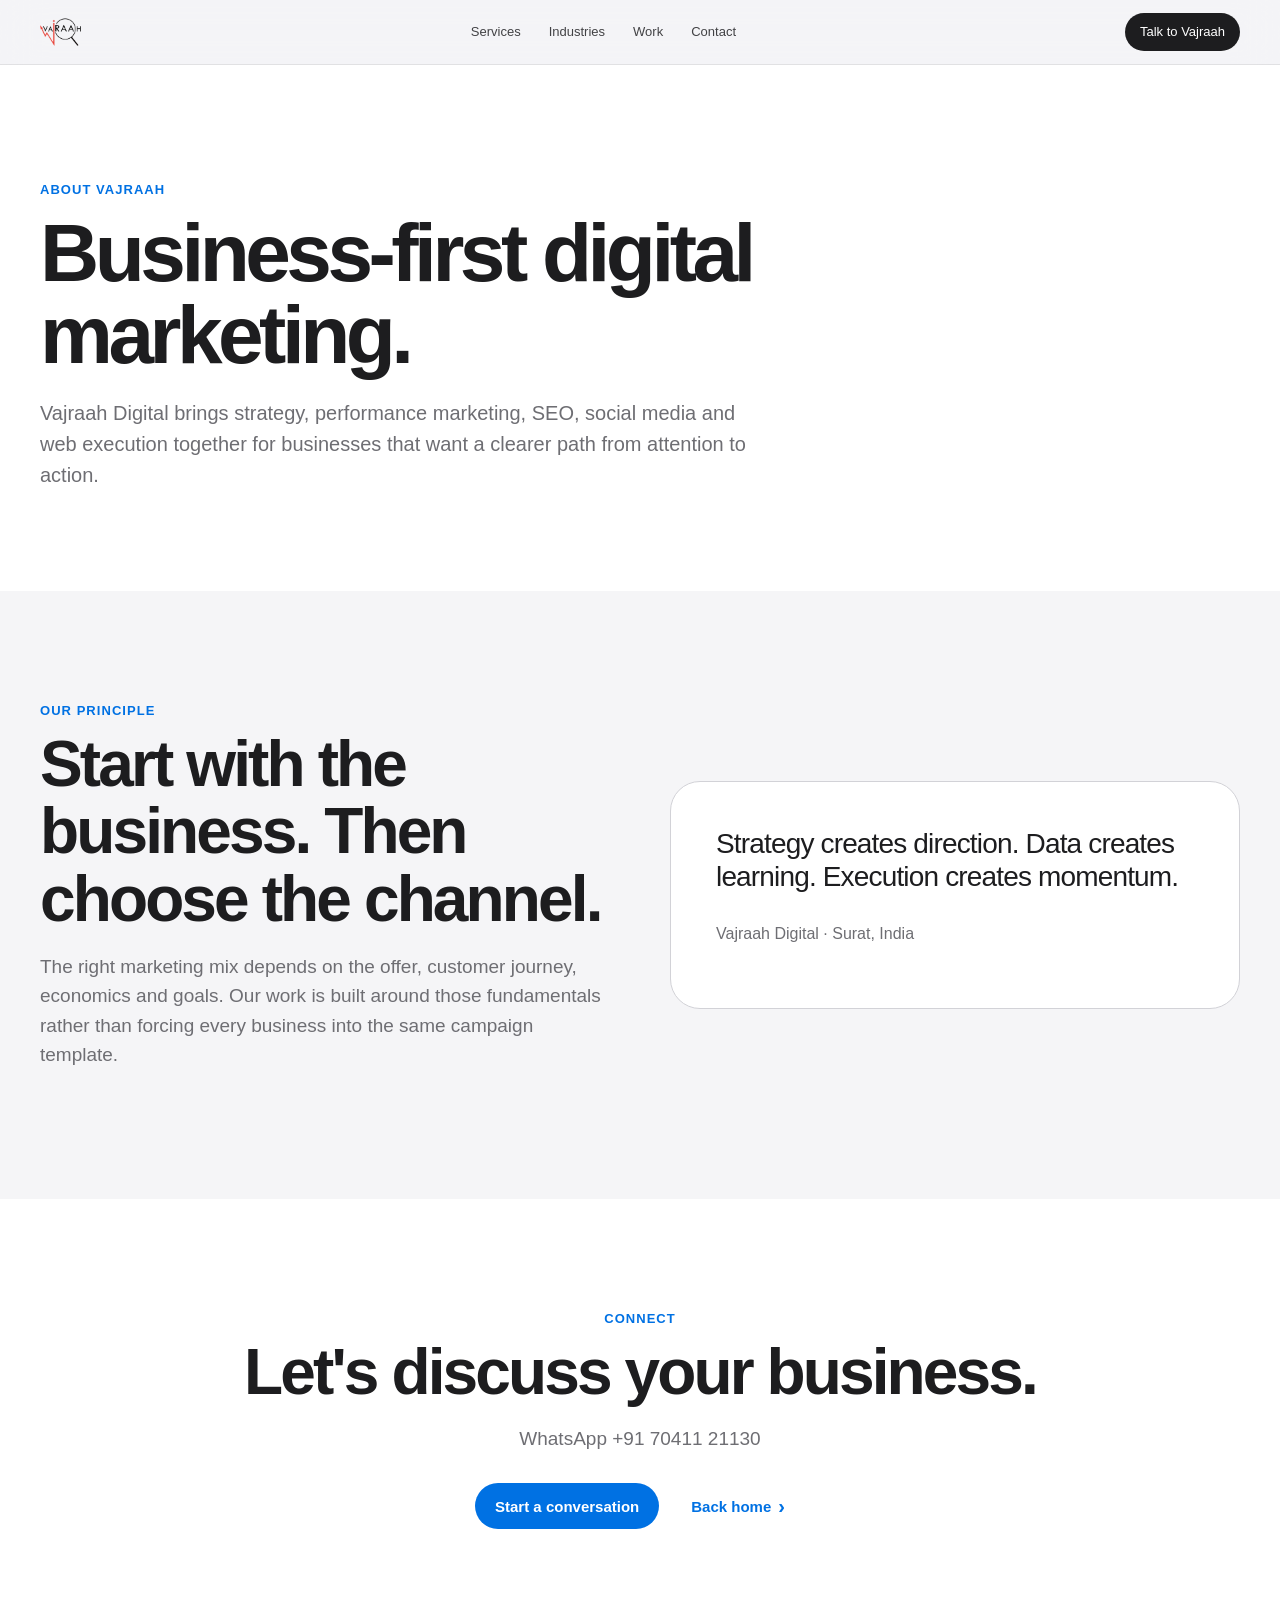
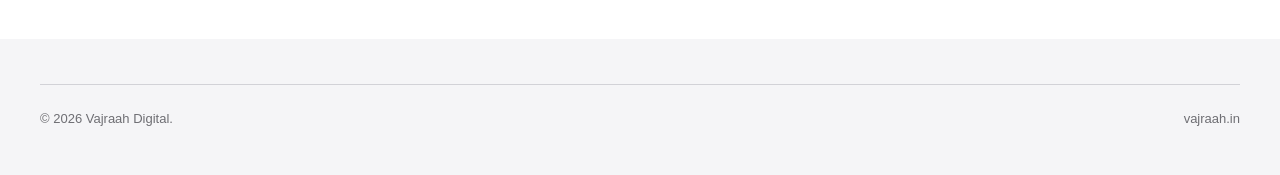
==== about.html @ 0a2e62d7 "Add Vajraah about page" ====
<!doctype html><html lang="en"><head><meta charset="utf-8"><meta name="viewport" content="width=device-width,initial-scale=1"><title>About Vajraah | Vajraah Digital</title><meta name="description" content="Learn about Vajraah Digital, a performance-focused digital marketing partner from Surat, India."><link rel="canonical" href="https://vajraah.in/"><link rel="stylesheet" href="../styles.css"><script defer src="../script.js"></script></head><body><header class="nav"><div class="wrap navin"><a class="brand" href="/"><img src="vajraah-logo.webp" alt="Vajraah Digital"></a><nav class="links"><a href="/#services">Services</a><a href="/#industries">Industries</a><a href="/#work">Work</a><a href="/#contact">Contact</a></nav><a class="navcta" href="https://wa.me/917041121130">Talk to Vajraah</a></div></header><main><section class="service-hero"><div class="wrap reveal"><div class="kicker">ABOUT VAJRAAH</div><h1>Business-first digital marketing.</h1><p>Vajraah Digital brings strategy, performance marketing, SEO, social media and web execution together for businesses that want a clearer path from attention to action.</p></div></section><section class="section"><div class="wrap about"><div class="reveal"><div class="kicker">OUR PRINCIPLE</div><h2>Start with the business. Then choose the channel.</h2><p class="lead">The right marketing mix depends on the offer, customer journey, economics and goals. Our work is built around those fundamentals rather than forcing every business into the same campaign template.</p></div><div class="about-card reveal"><div class="quote">Strategy creates direction. Data creates learning. Execution creates momentum.</div><p style="color:var(--muted);margin-top:28px">Vajraah Digital · Surat, India</p></div></div></section><section class="section alt"><div class="wrap center reveal"><div class="kicker">CONNECT</div><h2>Let's discuss your business.</h2><p class="lead">WhatsApp +91 70411 21130</p><div class="actions"><a class="btn primary" href="https://wa.me/917041121130">Start a conversation</a><a class="btn secondary" href="/">Back home</a></div></div></section></main><footer class="footer"><div class="wrap footerin"><div>© <span data-year></span> Vajraah Digital.</div><a href="/">vajraah.in</a></div></footer></body></html>
---- styles.css ----
:root{--bg:#f5f5f7;--surface:#fff;--ink:#1d1d1f;--muted:#6e6e73;--line:#d2d2d7;--blue:#0071e3;--blue2:#147ce5;--black:#000;--max:1200px;--radius:24px}
*{box-sizing:border-box}html{scroll-behavior:smooth}body{margin:0;background:var(--bg);color:var(--ink);font-family:-apple-system,BlinkMacSystemFont,"SF Pro Display","SF Pro Text","Segoe UI",Arial,sans-serif;-webkit-font-smoothing:antialiased;line-height:1.55}a{color:inherit;text-decoration:none}img{max-width:100%}.wrap{width:min(var(--max),calc(100% - 44px));margin:auto}.nav{position:sticky;top:0;z-index:50;background:rgba(245,245,247,.82);backdrop-filter:saturate(180%) blur(20px);border-bottom:1px solid rgba(0,0,0,.08)}.navin{height:64px;display:flex;align-items:center;justify-content:space-between}.brand img{height:31px;width:auto;display:block}.links{display:flex;align-items:center;gap:28px;font-size:13px;color:#424245}.links a:hover{color:var(--blue)}.navcta{background:var(--ink);color:#fff;padding:9px 15px;border-radius:980px;font-size:13px}.menu{display:none;border:0;background:none;font-size:25px}.hero{padding:128px 0 100px;text-align:center;background:linear-gradient(180deg,#fff 0%,#f5f5f7 100%);overflow:hidden}.eyebrow{font-size:14px;font-weight:600;color:var(--blue);letter-spacing:.02em}.hero h1{font-size:clamp(52px,8vw,92px);line-height:1.02;letter-spacing:-.055em;margin:16px auto 22px;max-width:1050px}.hero h1 span{display:block;background:linear-gradient(90deg,#111 0%,#555 45%,#0071e3 100%);-webkit-background-clip:text;background-clip:text;color:transparent}.hero p{font-size:21px;color:var(--muted);max-width:760px;margin:auto}.actions{display:flex;gap:12px;justify-content:center;flex-wrap:wrap;margin-top:30px}.btn{display:inline-flex;align-items:center;justify-content:center;min-height:46px;padding:0 20px;border-radius:980px;font-weight:600;font-size:15px;transition:transform .25s ease,background .25s ease}.btn:hover{transform:translateY(-2px)}.primary{background:var(--blue);color:#fff}.primary:hover{background:var(--blue2)}.secondary{color:var(--blue);background:transparent}.secondary:after{content:"›";margin-left:7px;font-size:20px}.section{padding:110px 0}.section.alt{background:#fff}.kicker{font-size:13px;font-weight:700;color:var(--blue);text-transform:uppercase;letter-spacing:.08em}.section h2{font-size:clamp(38px,5vw,64px);line-height:1.05;letter-spacing:-.045em;margin:10px 0 18px}.lead{color:var(--muted);font-size:19px;max-width:650px}.center{text-align:center}.center .lead{margin:auto}.service-grid{display:grid;grid-template-columns:repeat(3,1fr);gap:16px;margin-top:48px}.service{position:relative;display:flex;flex-direction:column;justify-content:space-between;min-height:310px;padding:30px;background:#fff;border:1px solid var(--line);border-radius:var(--radius);overflow:hidden;transition:transform .45s cubic-bezier(.2,.7,.2,1),box-shadow .45s}.service:before{content:"";position:absolute;inset:auto -20% -45% -20%;height:60%;background:radial-gradient(circle,#dcecff 0,transparent 65%);opacity:0;transition:.45s}.service:hover{transform:translateY(-8px);box-shadow:0 22px 60px rgba(0,0,0,.09)}.service:hover:before{opacity:1}.service>*{position:relative}.service-num{font-size:13px;color:#86868b}.service h3{font-size:29px;letter-spacing:-.025em;margin:55px 0 8px}.service p{color:var(--muted);margin:0}.arrow{margin-top:22px;color:var(--blue);font-weight:600}.pill-grid{display:grid;grid-template-columns:repeat(4,1fr);gap:12px;margin-top:40px}.pill{background:#fff;border:1px solid var(--line);padding:20px;border-radius:18px;font-weight:600}.metrics{display:grid;grid-template-columns:repeat(4,1fr);gap:1px;background:var(--line);border:1px solid var(--line);border-radius:24px;overflow:hidden;margin-top:45px}.metric{background:#fff;padding:34px}.metric strong{font-size:35px;letter-spacing:-.04em}.metric span{display:block;color:var(--muted);margin-top:5px}.process{display:grid;grid-template-columns:repeat(5,1fr);gap:1px;background:var(--line);border:1px solid var(--line);border-radius:24px;overflow:hidden;margin-top:48px}.step{background:#fff;padding:28px;min-height:220px}.step b{font-size:13px;color:var(--blue)}.step h3{font-size:22px;margin:35px 0 7px}.step p{color:var(--muted);font-size:14px}.work-grid{display:grid;grid-template-columns:repeat(3,1fr);gap:16px;margin-top:45px}.work{min-height:340px;padding:30px;border-radius:24px;background:linear-gradient(145deg,#1d1d1f,#414145);color:#fff;display:flex;flex-direction:column;justify-content:end;position:relative;overflow:hidden}.work:nth-child(2){background:linear-gradient(145deg,#0c2340,#1769aa)}.work:nth-child(3){background:linear-gradient(145deg,#252525,#777)}.work small{opacity:.7}.work h3{font-size:30px;margin:8px 0}.work p{color:#d2d2d7}.about{display:grid;grid-template-columns:1fr 1fr;gap:60px;align-items:center}.about-card{background:#fff;border:1px solid var(--line);border-radius:30px;padding:45px}.quote{font-size:28px;line-height:1.2;letter-spacing:-.03em}.faq{max-width:850px;margin:45px auto 0}.faq details{border-top:1px solid var(--line);padding:22px 0}.faq summary{cursor:pointer;font-size:19px;font-weight:600}.faq p{color:var(--muted);max-width:700px}.contact{background:#000;color:#fff;border-radius:32px;padding:70px;display:grid;grid-template-columns:1fr 1fr;gap:50px}.contact .lead{color:#a1a1a6}.contact form{display:grid;gap:12px}.contact input,.contact textarea{width:100%;border:1px solid #444;background:#161617;color:#fff;border-radius:14px;padding:15px;font:inherit}.contact textarea{min-height:140px;resize:vertical}.footer{padding:45px 0;color:#6e6e73;font-size:13px}.footerin{display:flex;justify-content:space-between;gap:20px;flex-wrap:wrap;border-top:1px solid var(--line);padding-top:24px}.reveal{opacity:0;transform:translateY(28px);transition:opacity .8s ease,transform .8s ease}.reveal.visible{opacity:1;transform:none}.service-hero{padding:115px 0 80px;background:#fff}.service-hero h1{font-size:clamp(48px,7vw,82px);line-height:1;letter-spacing:-.055em;max-width:950px;margin:12px 0 22px}.service-hero p{font-size:20px;color:var(--muted);max-width:720px}.service-layout{display:grid;grid-template-columns:1.25fr .75fr;gap:25px;align-items:start}.feature-card{background:#fff;border:1px solid var(--line);border-radius:26px;padding:30px}.feature-card h3{font-size:25px;margin-top:0}.feature-card ul{padding-left:20px;color:var(--muted)}.sticky-card{position:sticky;top:90px}.cta-box{background:#000;color:#fff;border-radius:28px;padding:35px}.cta-box p{color:#a1a1a6}.mobile-cta{display:none}
@media(max-width:950px){.service-grid,.work-grid{grid-template-columns:1fr 1fr}.pill-grid,.metrics{grid-template-columns:1fr 1fr}.process{grid-template-columns:1fr 1fr}.about,.contact,.service-layout{grid-template-columns:1fr}.sticky-card{position:static}.contact{padding:45px}.links{gap:16px}}
@media(max-width:650px){.wrap{width:min(var(--max),calc(100% - 30px))}.links,.navcta{display:none}.mobile-cta{display:inline-flex}.menu{display:block}.hero{padding:90px 0 70px}.hero p{font-size:18px}.section{padding:78px 0}.service-grid,.work-grid,.pill-grid,.metrics,.process{grid-template-columns:1fr}.about-card{padding:28px}.contact{padding:30px}.service-hero{padding:85px 0 60px}}
@media(prefers-reduced-motion:reduce){html{scroll-behavior:auto}.reveal{opacity:1;transform:none;transition:none}.service,.btn{transition:none}}
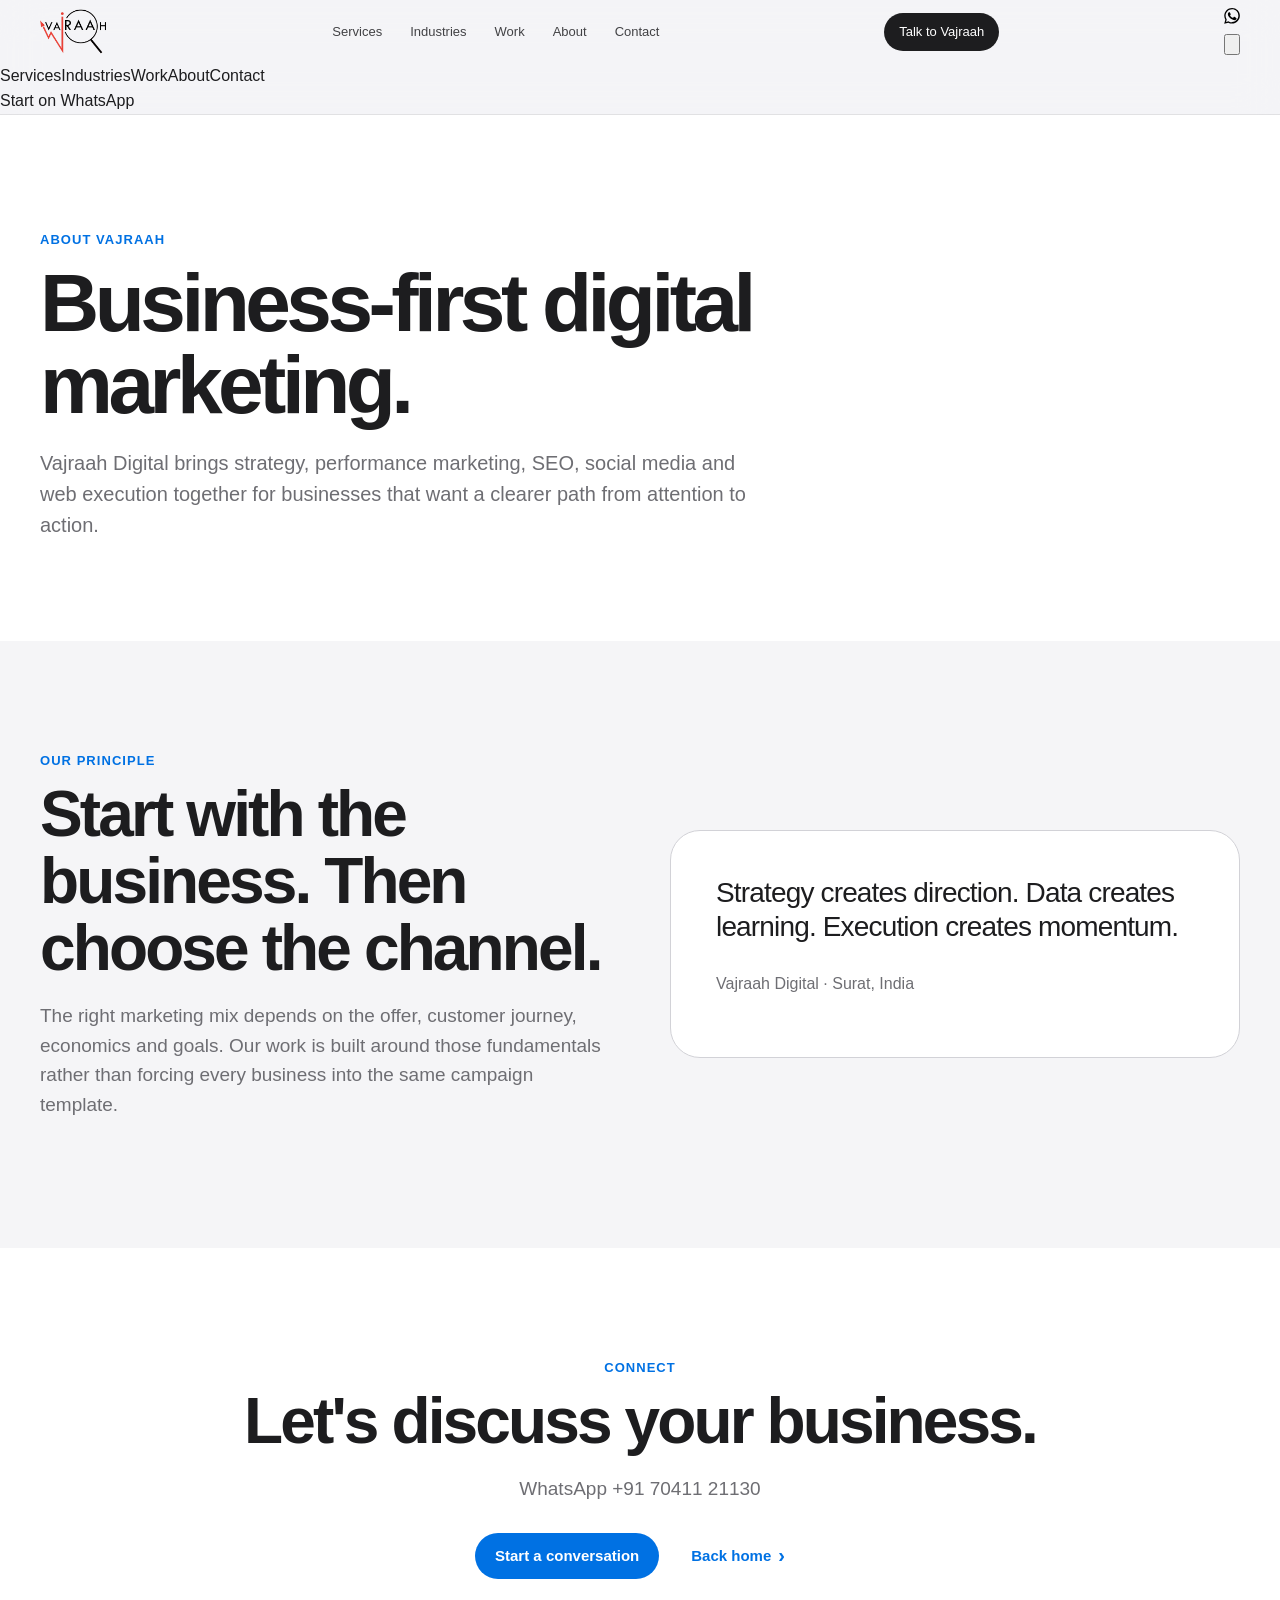
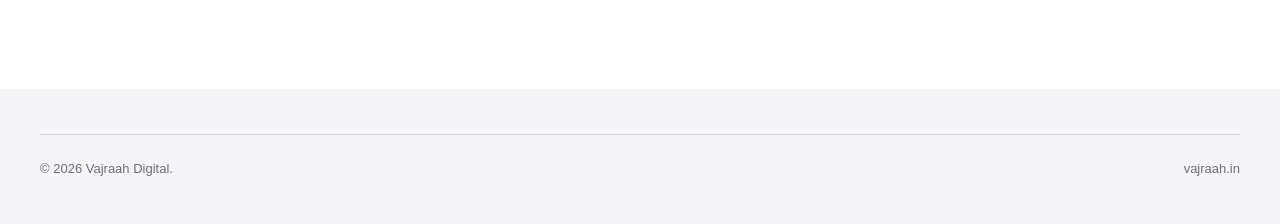
==== commit 98df56f6: "Improve mobile navigation with WhatsApp icon and menu" ====
--- a/about.html
+++ b/about.html
@@ -1 +1,8 @@
-<!doctype html><html lang="en"><head><meta charset="utf-8"><meta name="viewport" content="width=device-width,initial-scale=1"><title>About Vajraah | Vajraah Digital</title><meta name="description" content="Learn about Vajraah Digital, a performance-focused digital marketing partner from Surat, India."><link rel="canonical" href="https://vajraah.in/"><link rel="stylesheet" href="../styles.css"><script defer src="../script.js"></script></head><body><header class="nav"><div class="wrap navin"><a class="brand" href="/"><img src="vajraah-logo.webp" alt="Vajraah Digital"></a><nav class="links"><a href="/#services">Services</a><a href="/#industries">Industries</a><a href="/#work">Work</a><a href="/#contact">Contact</a></nav><a class="navcta" href="https://wa.me/917041121130">Talk to Vajraah</a></div></header><main><section class="service-hero"><div class="wrap reveal"><div class="kicker">ABOUT VAJRAAH</div><h1>Business-first digital marketing.</h1><p>Vajraah Digital brings strategy, performance marketing, SEO, social media and web execution together for businesses that want a clearer path from attention to action.</p></div></section><section class="section"><div class="wrap about"><div class="reveal"><div class="kicker">OUR PRINCIPLE</div><h2>Start with the business. Then choose the channel.</h2><p class="lead">The right marketing mix depends on the offer, customer journey, economics and goals. Our work is built around those fundamentals rather than forcing every business into the same campaign template.</p></div><div class="about-card reveal"><div class="quote">Strategy creates direction. Data creates learning. Execution creates momentum.</div><p style="color:var(--muted);margin-top:28px">Vajraah Digital · Surat, India</p></div></div></section><section class="section alt"><div class="wrap center reveal"><div class="kicker">CONNECT</div><h2>Let's discuss your business.</h2><p class="lead">WhatsApp +91 70411 21130</p><div class="actions"><a class="btn primary" href="https://wa.me/917041121130">Start a conversation</a><a class="btn secondary" href="/">Back home</a></div></div></section></main><footer class="footer"><div class="wrap footerin"><div>© <span data-year></span> Vajraah Digital.</div><a href="/">vajraah.in</a></div></footer></body></html>+<!doctype html><html lang="en"><head><meta charset="utf-8"><meta name="viewport" content="width=device-width,initial-scale=1"><meta name="robots" content="index, follow"><title>About Vajraah Digital | Digital Marketing Agency in Surat</title><meta name="description" content="Learn about Vajraah Digital, a performance-focused digital marketing agency in Surat helping businesses grow through paid media, SEO, social media and websites."><link rel="canonical" href="https://vajraah.in/about.html"><link rel="stylesheet" href="styles.css"><script defer src="script.js"></script><script async src="https://www.googletagmanager.com/gtag/js?id=G-N3TERRL4EP"></script>
+<script>
+window.dataLayer = window.dataLayer || [];
+function gtag(){dataLayer.push(arguments);}
+gtag('js', new Date());
+gtag('config', 'G-N3TERRL4EP');
+</script>
+</head><body><header class="nav"><div class="wrap navin"><a class="brand" href="./"><img src="./vajraah-logo.webp" alt="Vajraah Digital"></a><nav class="links"><a href="./#services">Services</a><a href="./#industries">Industries</a><a href="./#work">Work</a><a href="./#about">About</a><a href="./#contact">Contact</a></nav><a class="navcta" href="https://wa.me/917041121130">Talk to Vajraah</a><div class="mobile-actions"><a class="mobile-wa" href="https://wa.me/917041121130" aria-label="WhatsApp Vajraah"><svg viewBox="0 0 24 24" aria-hidden="true"><path d="M20.5 3.5A11.8 11.8 0 0 0 12.1 0C5.6 0 .4 5.2.4 11.7c0 2.1.6 4.1 1.6 5.9L.3 23.7l6.2-1.6c1.7.9 3.6 1.3 5.5 1.3h.1c6.4 0 11.7-5.2 11.7-11.7 0-3.1-1.2-6.1-3.3-8.2ZM12.1 21.4c-1.7 0-3.4-.5-4.9-1.3l-.4-.2-3.7 1 1-3.6-.2-.4c-1-1.5-1.5-3.3-1.5-5.1C2.4 6.1 6.8 1.8 12.1 1.8c2.5 0 4.9 1 6.7 2.8a9.4 9.4 0 0 1 2.8 6.7c0 5.3-4.3 9.6-9.5 9.6Zm5.3-7.2c-.3-.2-1.8-.9-2.1-1-.3-.1-.5-.2-.7.2-.2.3-.8 1-.9 1.2-.2.2-.3.2-.6.1-1.6-.8-2.7-1.4-3.8-3.2-.3-.5.3-.5.8-1.6.1-.2.1-.4 0-.6-.1-.2-.7-1.7-1-2.3-.3-.6-.5-.5-.7-.5h-.6c-.2 0-.6.1-.9.4-.3.3-1.1 1.1-1.1 2.6s1.1 3 1.3 3.2c.2.2 2.2 3.4 5.4 4.7.8.3 1.4.5 1.9.7.8.2 1.5.2 2.1.1.7-.1 1.8-.7 2-1.4.3-.7.3-1.3.2-1.4-.1-.2-.3-.2-.6-.3Z"/></svg></a><button class="menu-toggle" type="button" aria-label="Open menu" aria-expanded="false"><svg viewBox="0 0 24 24" aria-hidden="true"><path d="M4 7h16M4 12h16M4 17h16"/></svg></button></div></div><div class="mobile-menu" aria-hidden="true"><nav><a href="./#services">Services</a><a href="./#industries">Industries</a><a href="./#work">Work</a><a href="./#about">About</a><a href="./#contact">Contact</a></nav><a class="mobile-menu-cta" href="https://wa.me/917041121130">Start on WhatsApp</a></div></header><main><section class="service-hero"><div class="wrap reveal"><div class="kicker">ABOUT VAJRAAH</div><h1>Business-first digital marketing.</h1><p>Vajraah Digital brings strategy, performance marketing, SEO, social media and web execution together for businesses that want a clearer path from attention to action.</p></div></section><section class="section"><div class="wrap about"><div class="reveal"><div class="kicker">OUR PRINCIPLE</div><h2>Start with the business. Then choose the channel.</h2><p class="lead">The right marketing mix depends on the offer, customer journey, economics and goals. Our work is built around those fundamentals rather than forcing every business into the same campaign template.</p></div><div class="about-card reveal"><div class="quote">Strategy creates direction. Data creates learning. Execution creates momentum.</div><p style="color:var(--muted);margin-top:28px">Vajraah Digital · Surat, India</p></div></div></section><section class="section alt"><div class="wrap center reveal"><div class="kicker">CONNECT</div><h2>Let's discuss your business.</h2><p class="lead">WhatsApp +91 70411 21130</p><div class="actions"><a class="btn primary" href="https://wa.me/917041121130">Start a conversation</a><a class="btn secondary" href="/">Back home</a></div></div></section></main><footer class="footer"><div class="wrap footerin"><div>© <span data-year></span> Vajraah Digital.</div><a href="/">vajraah.in</a></div></footer></body></html>
--- a/styles.css
+++ b/styles.css
@@ -1,5 +1,5 @@
 :root{--bg:#f5f5f7;--surface:#fff;--ink:#1d1d1f;--muted:#6e6e73;--line:#d2d2d7;--blue:#0071e3;--blue2:#147ce5;--black:#000;--max:1200px;--radius:24px}
-*{box-sizing:border-box}html{scroll-behavior:smooth}body{margin:0;background:var(--bg);color:var(--ink);font-family:-apple-system,BlinkMacSystemFont,"SF Pro Display","SF Pro Text","Segoe UI",Arial,sans-serif;-webkit-font-smoothing:antialiased;line-height:1.55}a{color:inherit;text-decoration:none}img{max-width:100%}.wrap{width:min(var(--max),calc(100% - 44px));margin:auto}.nav{position:sticky;top:0;z-index:50;background:rgba(245,245,247,.82);backdrop-filter:saturate(180%) blur(20px);border-bottom:1px solid rgba(0,0,0,.08)}.navin{height:64px;display:flex;align-items:center;justify-content:space-between}.brand img{height:31px;width:auto;display:block}.links{display:flex;align-items:center;gap:28px;font-size:13px;color:#424245}.links a:hover{color:var(--blue)}.navcta{background:var(--ink);color:#fff;padding:9px 15px;border-radius:980px;font-size:13px}.menu{display:none;border:0;background:none;font-size:25px}.hero{padding:128px 0 100px;text-align:center;background:linear-gradient(180deg,#fff 0%,#f5f5f7 100%);overflow:hidden}.eyebrow{font-size:14px;font-weight:600;color:var(--blue);letter-spacing:.02em}.hero h1{font-size:clamp(52px,8vw,92px);line-height:1.02;letter-spacing:-.055em;margin:16px auto 22px;max-width:1050px}.hero h1 span{display:block;background:linear-gradient(90deg,#111 0%,#555 45%,#0071e3 100%);-webkit-background-clip:text;background-clip:text;color:transparent}.hero p{font-size:21px;color:var(--muted);max-width:760px;margin:auto}.actions{display:flex;gap:12px;justify-content:center;flex-wrap:wrap;margin-top:30px}.btn{display:inline-flex;align-items:center;justify-content:center;min-height:46px;padding:0 20px;border-radius:980px;font-weight:600;font-size:15px;transition:transform .25s ease,background .25s ease}.btn:hover{transform:translateY(-2px)}.primary{background:var(--blue);color:#fff}.primary:hover{background:var(--blue2)}.secondary{color:var(--blue);background:transparent}.secondary:after{content:"›";margin-left:7px;font-size:20px}.section{padding:110px 0}.section.alt{background:#fff}.kicker{font-size:13px;font-weight:700;color:var(--blue);text-transform:uppercase;letter-spacing:.08em}.section h2{font-size:clamp(38px,5vw,64px);line-height:1.05;letter-spacing:-.045em;margin:10px 0 18px}.lead{color:var(--muted);font-size:19px;max-width:650px}.center{text-align:center}.center .lead{margin:auto}.service-grid{display:grid;grid-template-columns:repeat(3,1fr);gap:16px;margin-top:48px}.service{position:relative;display:flex;flex-direction:column;justify-content:space-between;min-height:310px;padding:30px;background:#fff;border:1px solid var(--line);border-radius:var(--radius);overflow:hidden;transition:transform .45s cubic-bezier(.2,.7,.2,1),box-shadow .45s}.service:before{content:"";position:absolute;inset:auto -20% -45% -20%;height:60%;background:radial-gradient(circle,#dcecff 0,transparent 65%);opacity:0;transition:.45s}.service:hover{transform:translateY(-8px);box-shadow:0 22px 60px rgba(0,0,0,.09)}.service:hover:before{opacity:1}.service>*{position:relative}.service-num{font-size:13px;color:#86868b}.service h3{font-size:29px;letter-spacing:-.025em;margin:55px 0 8px}.service p{color:var(--muted);margin:0}.arrow{margin-top:22px;color:var(--blue);font-weight:600}.pill-grid{display:grid;grid-template-columns:repeat(4,1fr);gap:12px;margin-top:40px}.pill{background:#fff;border:1px solid var(--line);padding:20px;border-radius:18px;font-weight:600}.metrics{display:grid;grid-template-columns:repeat(4,1fr);gap:1px;background:var(--line);border:1px solid var(--line);border-radius:24px;overflow:hidden;margin-top:45px}.metric{background:#fff;padding:34px}.metric strong{font-size:35px;letter-spacing:-.04em}.metric span{display:block;color:var(--muted);margin-top:5px}.process{display:grid;grid-template-columns:repeat(5,1fr);gap:1px;background:var(--line);border:1px solid var(--line);border-radius:24px;overflow:hidden;margin-top:48px}.step{background:#fff;padding:28px;min-height:220px}.step b{font-size:13px;color:var(--blue)}.step h3{font-size:22px;margin:35px 0 7px}.step p{color:var(--muted);font-size:14px}.work-grid{display:grid;grid-template-columns:repeat(3,1fr);gap:16px;margin-top:45px}.work{min-height:340px;padding:30px;border-radius:24px;background:linear-gradient(145deg,#1d1d1f,#414145);color:#fff;display:flex;flex-direction:column;justify-content:end;position:relative;overflow:hidden}.work:nth-child(2){background:linear-gradient(145deg,#0c2340,#1769aa)}.work:nth-child(3){background:linear-gradient(145deg,#252525,#777)}.work small{opacity:.7}.work h3{font-size:30px;margin:8px 0}.work p{color:#d2d2d7}.about{display:grid;grid-template-columns:1fr 1fr;gap:60px;align-items:center}.about-card{background:#fff;border:1px solid var(--line);border-radius:30px;padding:45px}.quote{font-size:28px;line-height:1.2;letter-spacing:-.03em}.faq{max-width:850px;margin:45px auto 0}.faq details{border-top:1px solid var(--line);padding:22px 0}.faq summary{cursor:pointer;font-size:19px;font-weight:600}.faq p{color:var(--muted);max-width:700px}.contact{background:#000;color:#fff;border-radius:32px;padding:70px;display:grid;grid-template-columns:1fr 1fr;gap:50px}.contact .lead{color:#a1a1a6}.contact form{display:grid;gap:12px}.contact input,.contact textarea{width:100%;border:1px solid #444;background:#161617;color:#fff;border-radius:14px;padding:15px;font:inherit}.contact textarea{min-height:140px;resize:vertical}.footer{padding:45px 0;color:#6e6e73;font-size:13px}.footerin{display:flex;justify-content:space-between;gap:20px;flex-wrap:wrap;border-top:1px solid var(--line);padding-top:24px}.reveal{opacity:0;transform:translateY(28px);transition:opacity .8s ease,transform .8s ease}.reveal.visible{opacity:1;transform:none}.service-hero{padding:115px 0 80px;background:#fff}.service-hero h1{font-size:clamp(48px,7vw,82px);line-height:1;letter-spacing:-.055em;max-width:950px;margin:12px 0 22px}.service-hero p{font-size:20px;color:var(--muted);max-width:720px}.service-layout{display:grid;grid-template-columns:1.25fr .75fr;gap:25px;align-items:start}.feature-card{background:#fff;border:1px solid var(--line);border-radius:26px;padding:30px}.feature-card h3{font-size:25px;margin-top:0}.feature-card ul{padding-left:20px;color:var(--muted)}.sticky-card{position:sticky;top:90px}.cta-box{background:#000;color:#fff;border-radius:28px;padding:35px}.cta-box p{color:#a1a1a6}.mobile-cta{display:none}
+*{box-sizing:border-box}html{scroll-behavior:smooth}body{margin:0;background:var(--bg);color:var(--ink);font-family:-apple-system,BlinkMacSystemFont,"SF Pro Display","SF Pro Text","Segoe UI",Arial,sans-serif;-webkit-font-smoothing:antialiased;line-height:1.55}a{color:inherit;text-decoration:none}img{max-width:100%}.wrap{width:min(var(--max),calc(100% - 44px));margin:auto}.nav{position:sticky;top:0;z-index:50;background:rgba(245,245,247,.82);backdrop-filter:saturate(180%) blur(20px);border-bottom:1px solid rgba(0,0,0,.08)}.navin{height:64px;display:flex;align-items:center;justify-content:space-between}.brand img{height:50px;width:auto;display:block}.links{display:flex;align-items:center;gap:28px;font-size:13px;color:#424245}.links a:hover{color:var(--blue)}.navcta{background:var(--ink);color:#fff;padding:9px 15px;border-radius:980px;font-size:13px}.menu{display:none;border:0;background:none;font-size:25px}.hero{padding:128px 0 100px;text-align:center;background:linear-gradient(180deg,#fff 0%,#f5f5f7 100%);overflow:hidden}.eyebrow{font-size:14px;font-weight:600;color:var(--blue);letter-spacing:.02em}.hero h1{font-size:clamp(52px,8vw,92px);line-height:1.02;letter-spacing:-.055em;margin:16px auto 22px;max-width:1050px}.hero h1 span{display:block;background:linear-gradient(90deg,#111 0%,#555 45%,#0071e3 100%);-webkit-background-clip:text;background-clip:text;color:transparent}.hero p{font-size:21px;color:var(--muted);max-width:760px;margin:auto}.actions{display:flex;gap:12px;justify-content:center;flex-wrap:wrap;margin-top:30px}.btn{display:inline-flex;align-items:center;justify-content:center;min-height:46px;padding:0 20px;border-radius:980px;font-weight:600;font-size:15px;transition:transform .25s ease,background .25s ease}.btn:hover{transform:translateY(-2px)}.primary{background:var(--blue);color:#fff}.primary:hover{background:var(--blue2)}.secondary{color:var(--blue);background:transparent}.secondary:after{content:"›";margin-left:7px;font-size:20px}.section{padding:110px 0}.section.alt{background:#fff}.kicker{font-size:13px;font-weight:700;color:var(--blue);text-transform:uppercase;letter-spacing:.08em}.section h2{font-size:clamp(38px,5vw,64px);line-height:1.05;letter-spacing:-.045em;margin:10px 0 18px}.lead{color:var(--muted);font-size:19px;max-width:650px}.center{text-align:center}.center .lead{margin:auto}.service-grid{display:grid;grid-template-columns:repeat(3,1fr);gap:16px;margin-top:48px}.service{position:relative;display:flex;flex-direction:column;justify-content:space-between;min-height:310px;padding:30px;background:#fff;border:1px solid var(--line);border-radius:var(--radius);overflow:hidden;transition:transform .45s cubic-bezier(.2,.7,.2,1),box-shadow .45s}.service:before{content:"";position:absolute;inset:auto -20% -45% -20%;height:60%;background:radial-gradient(circle,#dcecff 0,transparent 65%);opacity:0;transition:.45s}.service:hover{transform:translateY(-8px);box-shadow:0 22px 60px rgba(0,0,0,.09)}.service:hover:before{opacity:1}.service>*{position:relative}.service-num{font-size:13px;color:#86868b}.service h3{font-size:29px;letter-spacing:-.025em;margin:55px 0 8px}.service p{color:var(--muted);margin:0}.arrow{margin-top:22px;color:var(--blue);font-weight:600}.pill-grid{display:grid;grid-template-columns:repeat(4,1fr);gap:12px;margin-top:40px}.pill{background:#fff;border:1px solid var(--line);padding:20px;border-radius:18px;font-weight:600}.metrics{display:grid;grid-template-columns:repeat(4,1fr);gap:1px;background:var(--line);border:1px solid var(--line);border-radius:24px;overflow:hidden;margin-top:45px}.metric{background:#fff;padding:34px}.metric strong{font-size:35px;letter-spacing:-.04em}.metric span{display:block;color:var(--muted);margin-top:5px}.process{display:grid;grid-template-columns:repeat(5,1fr);gap:1px;background:var(--line);border:1px solid var(--line);border-radius:24px;overflow:hidden;margin-top:48px}.step{background:#fff;padding:28px;min-height:220px}.step b{font-size:13px;color:var(--blue)}.step h3{font-size:22px;margin:35px 0 7px}.step p{color:var(--muted);font-size:14px}.work-grid{display:grid;grid-template-columns:repeat(3,1fr);gap:16px;margin-top:45px}.work{min-height:340px;padding:30px;border-radius:24px;background:linear-gradient(145deg,#1d1d1f,#414145);color:#fff;display:flex;flex-direction:column;justify-content:end;position:relative;overflow:hidden}.work:nth-child(2){background:linear-gradient(145deg,#0c2340,#1769aa)}.work:nth-child(3){background:linear-gradient(145deg,#252525,#777)}.work small{opacity:.7}.work h3{font-size:30px;margin:8px 0}.work p{color:#d2d2d7}.about{display:grid;grid-template-columns:1fr 1fr;gap:60px;align-items:center}.about-card{background:#fff;border:1px solid var(--line);border-radius:30px;padding:45px}.quote{font-size:28px;line-height:1.2;letter-spacing:-.03em}.faq{max-width:850px;margin:45px auto 0}.faq details{border-top:1px solid var(--line);padding:22px 0}.faq summary{cursor:pointer;font-size:19px;font-weight:600}.faq p{color:var(--muted);max-width:700px}.contact{background:#000;color:#fff;border-radius:32px;padding:70px;display:grid;grid-template-columns:1fr 1fr;gap:50px}.contact .lead{color:#a1a1a6}.contact form{display:grid;gap:12px}.contact input,.contact textarea{width:100%;border:1px solid #444;background:#161617;color:#fff;border-radius:14px;padding:15px;font:inherit}.contact textarea{min-height:140px;resize:vertical}.footer{padding:45px 0;color:#6e6e73;font-size:13px}.footerin{display:flex;justify-content:space-between;gap:20px;flex-wrap:wrap;border-top:1px solid var(--line);padding-top:24px}.reveal{opacity:0;transform:translateY(28px);transition:opacity .8s ease,transform .8s ease}.reveal.visible{opacity:1;transform:none}.service-hero{padding:115px 0 80px;background:#fff}.service-hero h1{font-size:clamp(48px,7vw,82px);line-height:1;letter-spacing:-.055em;max-width:950px;margin:12px 0 22px}.service-hero p{font-size:20px;color:var(--muted);max-width:720px}.service-layout{display:grid;grid-template-columns:1.25fr .75fr;gap:25px;align-items:start}.feature-card{background:#fff;border:1px solid var(--line);border-radius:26px;padding:30px}.feature-card h3{font-size:25px;margin-top:0}.feature-card ul{padding-left:20px;color:var(--muted)}.sticky-card{position:sticky;top:90px}.cta-box{background:#000;color:#fff;border-radius:28px;padding:35px}.cta-box p{color:#a1a1a6}.mobile-cta{display:none}
 @media(max-width:950px){.service-grid,.work-grid{grid-template-columns:1fr 1fr}.pill-grid,.metrics{grid-template-columns:1fr 1fr}.process{grid-template-columns:1fr 1fr}.about,.contact,.service-layout{grid-template-columns:1fr}.sticky-card{position:static}.contact{padding:45px}.links{gap:16px}}
 @media(max-width:650px){.wrap{width:min(var(--max),calc(100% - 30px))}.links,.navcta{display:none}.mobile-cta{display:inline-flex}.menu{display:block}.hero{padding:90px 0 70px}.hero p{font-size:18px}.section{padding:78px 0}.service-grid,.work-grid,.pill-grid,.metrics,.process{grid-template-columns:1fr}.about-card{padding:28px}.contact{padding:30px}.service-hero{padding:85px 0 60px}}
 @media(prefers-reduced-motion:reduce){html{scroll-behavior:auto}.reveal{opacity:1;transform:none;transition:none}.service,.btn{transition:none}}
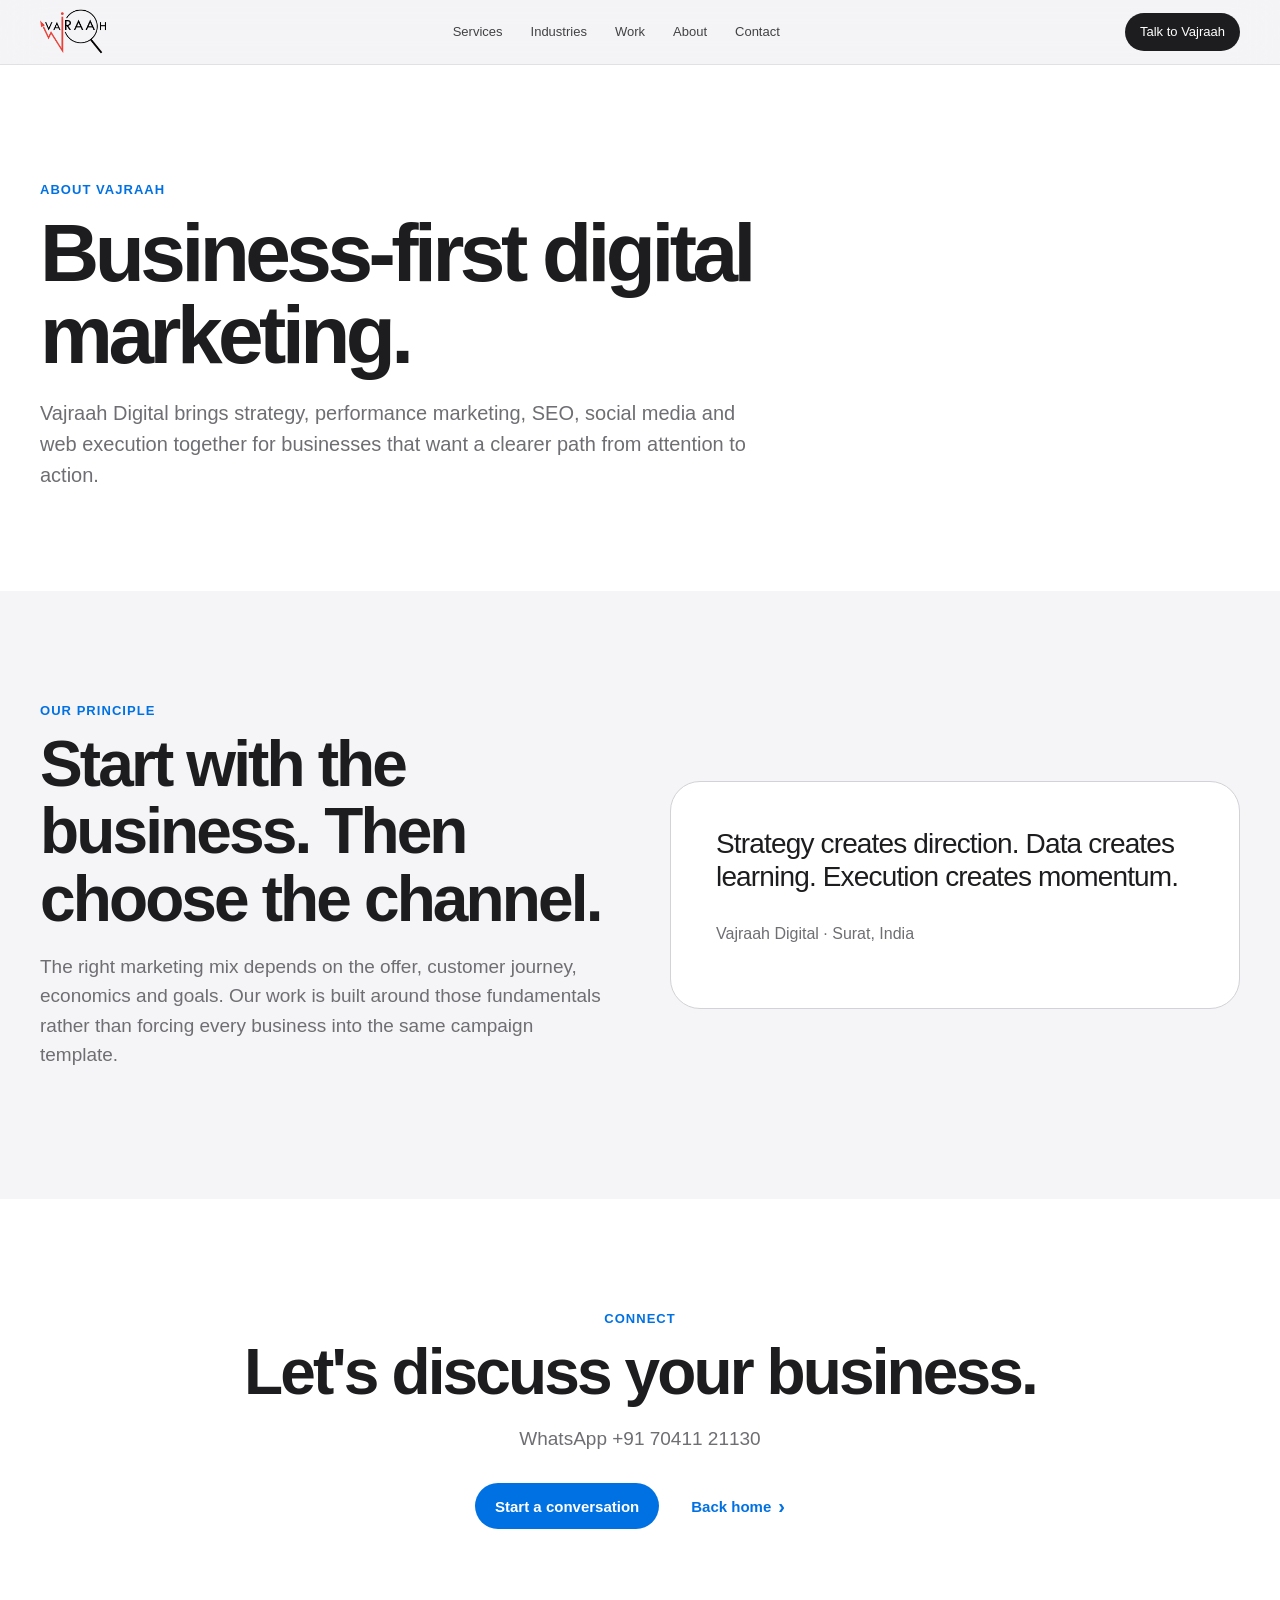
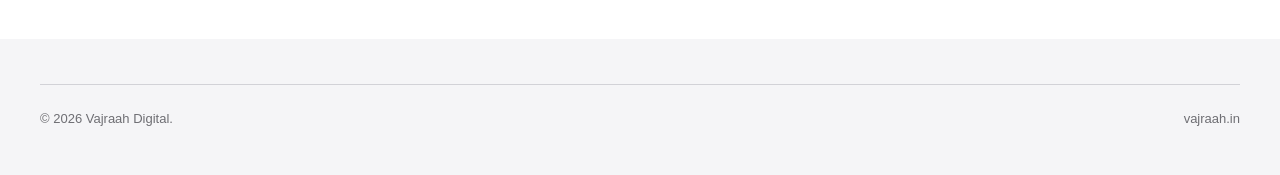
==== commit 52193b57: "Install Google Tag Manager GTM-KSPBQ6FC on page" ====
--- a/about.html
+++ b/about.html
@@ -5,4 +5,15 @@
 gtag('js', new Date());
 gtag('config', 'G-N3TERRL4EP');
 </script>
-</head><body><header class="nav"><div class="wrap navin"><a class="brand" href="./"><img src="./vajraah-logo.webp" alt="Vajraah Digital"></a><nav class="links"><a href="./#services">Services</a><a href="./#industries">Industries</a><a href="./#work">Work</a><a href="./#about">About</a><a href="./#contact">Contact</a></nav><a class="navcta" href="https://wa.me/917041121130">Talk to Vajraah</a><div class="mobile-actions"><a class="mobile-wa" href="https://wa.me/917041121130" aria-label="WhatsApp Vajraah"><svg viewBox="0 0 24 24" aria-hidden="true"><path d="M20.5 3.5A11.8 11.8 0 0 0 12.1 0C5.6 0 .4 5.2.4 11.7c0 2.1.6 4.1 1.6 5.9L.3 23.7l6.2-1.6c1.7.9 3.6 1.3 5.5 1.3h.1c6.4 0 11.7-5.2 11.7-11.7 0-3.1-1.2-6.1-3.3-8.2ZM12.1 21.4c-1.7 0-3.4-.5-4.9-1.3l-.4-.2-3.7 1 1-3.6-.2-.4c-1-1.5-1.5-3.3-1.5-5.1C2.4 6.1 6.8 1.8 12.1 1.8c2.5 0 4.9 1 6.7 2.8a9.4 9.4 0 0 1 2.8 6.7c0 5.3-4.3 9.6-9.5 9.6Zm5.3-7.2c-.3-.2-1.8-.9-2.1-1-.3-.1-.5-.2-.7.2-.2.3-.8 1-.9 1.2-.2.2-.3.2-.6.1-1.6-.8-2.7-1.4-3.8-3.2-.3-.5.3-.5.8-1.6.1-.2.1-.4 0-.6-.1-.2-.7-1.7-1-2.3-.3-.6-.5-.5-.7-.5h-.6c-.2 0-.6.1-.9.4-.3.3-1.1 1.1-1.1 2.6s1.1 3 1.3 3.2c.2.2 2.2 3.4 5.4 4.7.8.3 1.4.5 1.9.7.8.2 1.5.2 2.1.1.7-.1 1.8-.7 2-1.4.3-.7.3-1.3.2-1.4-.1-.2-.3-.2-.6-.3Z"/></svg></a><button class="menu-toggle" type="button" aria-label="Open menu" aria-expanded="false"><svg viewBox="0 0 24 24" aria-hidden="true"><path d="M4 7h16M4 12h16M4 17h16"/></svg></button></div></div><div class="mobile-menu" aria-hidden="true"><nav><a href="./#services">Services</a><a href="./#industries">Industries</a><a href="./#work">Work</a><a href="./#about">About</a><a href="./#contact">Contact</a></nav><a class="mobile-menu-cta" href="https://wa.me/917041121130">Start on WhatsApp</a></div></header><main><section class="service-hero"><div class="wrap reveal"><div class="kicker">ABOUT VAJRAAH</div><h1>Business-first digital marketing.</h1><p>Vajraah Digital brings strategy, performance marketing, SEO, social media and web execution together for businesses that want a clearer path from attention to action.</p></div></section><section class="section"><div class="wrap about"><div class="reveal"><div class="kicker">OUR PRINCIPLE</div><h2>Start with the business. Then choose the channel.</h2><p class="lead">The right marketing mix depends on the offer, customer journey, economics and goals. Our work is built around those fundamentals rather than forcing every business into the same campaign template.</p></div><div class="about-card reveal"><div class="quote">Strategy creates direction. Data creates learning. Execution creates momentum.</div><p style="color:var(--muted);margin-top:28px">Vajraah Digital · Surat, India</p></div></div></section><section class="section alt"><div class="wrap center reveal"><div class="kicker">CONNECT</div><h2>Let's discuss your business.</h2><p class="lead">WhatsApp +91 70411 21130</p><div class="actions"><a class="btn primary" href="https://wa.me/917041121130">Start a conversation</a><a class="btn secondary" href="/">Back home</a></div></div></section></main><footer class="footer"><div class="wrap footerin"><div>© <span data-year></span> Vajraah Digital.</div><a href="/">vajraah.in</a></div></footer></body></html>+<!-- Google Tag Manager -->
+<script>(function(w,d,s,l,i){w[l]=w[l]||[];w[l].push({'gtm.start':
+new Date().getTime(),event:'gtm.js'});var f=d.getElementsByTagName(s)[0],
+j=d.createElement(s),dl=l!='dataLayer'?'&l='+l:'';j.async=true;j.src=
+'https://www.googletagmanager.com/gtm.js?id='+i+dl;f.parentNode.insertBefore(j,f);
+})(window,document,'script','dataLayer','GTM-KSPBQ6FC');</script>
+<!-- End Google Tag Manager -->
+</head><body>
+<!-- Google Tag Manager (noscript) -->
+<noscript><iframe src="https://www.googletagmanager.com/ns.html?id=GTM-KSPBQ6FC"
+height="0" width="0" style="display:none;visibility:hidden"></iframe></noscript>
+<!-- End Google Tag Manager (noscript) --><header class="nav"><div class="wrap navin"><a class="brand" href="./"><img src="./vajraah-logo.webp" alt="Vajraah Digital"></a><nav class="links"><a href="./#services">Services</a><a href="./#industries">Industries</a><a href="./#work">Work</a><a href="./#about">About</a><a href="./#contact">Contact</a></nav><a class="navcta" href="https://wa.me/917041121130">Talk to Vajraah</a><div class="mobile-actions"><a class="mobile-wa" href="https://wa.me/917041121130" aria-label="WhatsApp Vajraah"><svg viewBox="0 0 24 24" aria-hidden="true"><path d="M20.5 3.5A11.8 11.8 0 0 0 12.1 0C5.6 0 .4 5.2.4 11.7c0 2.1.6 4.1 1.6 5.9L.3 23.7l6.2-1.6c1.7.9 3.6 1.3 5.5 1.3h.1c6.4 0 11.7-5.2 11.7-11.7 0-3.1-1.2-6.1-3.3-8.2ZM12.1 21.4c-1.7 0-3.4-.5-4.9-1.3l-.4-.2-3.7 1 1-3.6-.2-.4c-1-1.5-1.5-3.3-1.5-5.1C2.4 6.1 6.8 1.8 12.1 1.8c2.5 0 4.9 1 6.7 2.8a9.4 9.4 0 0 1 2.8 6.7c0 5.3-4.3 9.6-9.5 9.6Zm5.3-7.2c-.3-.2-1.8-.9-2.1-1-.3-.1-.5-.2-.7.2-.2.3-.8 1-.9 1.2-.2.2-.3.2-.6.1-1.6-.8-2.7-1.4-3.8-3.2-.3-.5.3-.5.8-1.6.1-.2.1-.4 0-.6-.1-.2-.7-1.7-1-2.3-.3-.6-.5-.5-.7-.5h-.6c-.2 0-.6.1-.9.4-.3.3-1.1 1.1-1.1 2.6s1.1 3 1.3 3.2c.2.2 2.2 3.4 5.4 4.7.8.3 1.4.5 1.9.7.8.2 1.5.2 2.1.1.7-.1 1.8-.7 2-1.4.3-.7.3-1.3.2-1.4-.1-.2-.3-.2-.6-.3Z"/></svg></a><button class="menu-toggle" type="button" aria-label="Open menu" aria-expanded="false"><svg viewBox="0 0 24 24" aria-hidden="true"><path d="M4 7h16M4 12h16M4 17h16"/></svg></button></div></div><div class="mobile-menu" aria-hidden="true"><nav><a href="./#services">Services</a><a href="./#industries">Industries</a><a href="./#work">Work</a><a href="./#about">About</a><a href="./#contact">Contact</a></nav><a class="mobile-menu-cta" href="https://wa.me/917041121130">Start on WhatsApp</a></div></header><main><section class="service-hero"><div class="wrap reveal"><div class="kicker">ABOUT VAJRAAH</div><h1>Business-first digital marketing.</h1><p>Vajraah Digital brings strategy, performance marketing, SEO, social media and web execution together for businesses that want a clearer path from attention to action.</p></div></section><section class="section"><div class="wrap about"><div class="reveal"><div class="kicker">OUR PRINCIPLE</div><h2>Start with the business. Then choose the channel.</h2><p class="lead">The right marketing mix depends on the offer, customer journey, economics and goals. Our work is built around those fundamentals rather than forcing every business into the same campaign template.</p></div><div class="about-card reveal"><div class="quote">Strategy creates direction. Data creates learning. Execution creates momentum.</div><p style="color:var(--muted);margin-top:28px">Vajraah Digital · Surat, India</p></div></div></section><section class="section alt"><div class="wrap center reveal"><div class="kicker">CONNECT</div><h2>Let's discuss your business.</h2><p class="lead">WhatsApp +91 70411 21130</p><div class="actions"><a class="btn primary" href="https://wa.me/917041121130">Start a conversation</a><a class="btn secondary" href="/">Back home</a></div></div></section></main><footer class="footer"><div class="wrap footerin"><div>© <span data-year></span> Vajraah Digital.</div><a href="/">vajraah.in</a></div></footer></body></html>
--- a/styles.css
+++ b/styles.css
@@ -1,5 +1,6 @@
 :root{--bg:#f5f5f7;--surface:#fff;--ink:#1d1d1f;--muted:#6e6e73;--line:#d2d2d7;--blue:#0071e3;--blue2:#147ce5;--black:#000;--max:1200px;--radius:24px}
-*{box-sizing:border-box}html{scroll-behavior:smooth}body{margin:0;background:var(--bg);color:var(--ink);font-family:-apple-system,BlinkMacSystemFont,"SF Pro Display","SF Pro Text","Segoe UI",Arial,sans-serif;-webkit-font-smoothing:antialiased;line-height:1.55}a{color:inherit;text-decoration:none}img{max-width:100%}.wrap{width:min(var(--max),calc(100% - 44px));margin:auto}.nav{position:sticky;top:0;z-index:50;background:rgba(245,245,247,.82);backdrop-filter:saturate(180%) blur(20px);border-bottom:1px solid rgba(0,0,0,.08)}.navin{height:64px;display:flex;align-items:center;justify-content:space-between}.brand img{height:50px;width:auto;display:block}.links{display:flex;align-items:center;gap:28px;font-size:13px;color:#424245}.links a:hover{color:var(--blue)}.navcta{background:var(--ink);color:#fff;padding:9px 15px;border-radius:980px;font-size:13px}.menu{display:none;border:0;background:none;font-size:25px}.hero{padding:128px 0 100px;text-align:center;background:linear-gradient(180deg,#fff 0%,#f5f5f7 100%);overflow:hidden}.eyebrow{font-size:14px;font-weight:600;color:var(--blue);letter-spacing:.02em}.hero h1{font-size:clamp(52px,8vw,92px);line-height:1.02;letter-spacing:-.055em;margin:16px auto 22px;max-width:1050px}.hero h1 span{display:block;background:linear-gradient(90deg,#111 0%,#555 45%,#0071e3 100%);-webkit-background-clip:text;background-clip:text;color:transparent}.hero p{font-size:21px;color:var(--muted);max-width:760px;margin:auto}.actions{display:flex;gap:12px;justify-content:center;flex-wrap:wrap;margin-top:30px}.btn{display:inline-flex;align-items:center;justify-content:center;min-height:46px;padding:0 20px;border-radius:980px;font-weight:600;font-size:15px;transition:transform .25s ease,background .25s ease}.btn:hover{transform:translateY(-2px)}.primary{background:var(--blue);color:#fff}.primary:hover{background:var(--blue2)}.secondary{color:var(--blue);background:transparent}.secondary:after{content:"›";margin-left:7px;font-size:20px}.section{padding:110px 0}.section.alt{background:#fff}.kicker{font-size:13px;font-weight:700;color:var(--blue);text-transform:uppercase;letter-spacing:.08em}.section h2{font-size:clamp(38px,5vw,64px);line-height:1.05;letter-spacing:-.045em;margin:10px 0 18px}.lead{color:var(--muted);font-size:19px;max-width:650px}.center{text-align:center}.center .lead{margin:auto}.service-grid{display:grid;grid-template-columns:repeat(3,1fr);gap:16px;margin-top:48px}.service{position:relative;display:flex;flex-direction:column;justify-content:space-between;min-height:310px;padding:30px;background:#fff;border:1px solid var(--line);border-radius:var(--radius);overflow:hidden;transition:transform .45s cubic-bezier(.2,.7,.2,1),box-shadow .45s}.service:before{content:"";position:absolute;inset:auto -20% -45% -20%;height:60%;background:radial-gradient(circle,#dcecff 0,transparent 65%);opacity:0;transition:.45s}.service:hover{transform:translateY(-8px);box-shadow:0 22px 60px rgba(0,0,0,.09)}.service:hover:before{opacity:1}.service>*{position:relative}.service-num{font-size:13px;color:#86868b}.service h3{font-size:29px;letter-spacing:-.025em;margin:55px 0 8px}.service p{color:var(--muted);margin:0}.arrow{margin-top:22px;color:var(--blue);font-weight:600}.pill-grid{display:grid;grid-template-columns:repeat(4,1fr);gap:12px;margin-top:40px}.pill{background:#fff;border:1px solid var(--line);padding:20px;border-radius:18px;font-weight:600}.metrics{display:grid;grid-template-columns:repeat(4,1fr);gap:1px;background:var(--line);border:1px solid var(--line);border-radius:24px;overflow:hidden;margin-top:45px}.metric{background:#fff;padding:34px}.metric strong{font-size:35px;letter-spacing:-.04em}.metric span{display:block;color:var(--muted);margin-top:5px}.process{display:grid;grid-template-columns:repeat(5,1fr);gap:1px;background:var(--line);border:1px solid var(--line);border-radius:24px;overflow:hidden;margin-top:48px}.step{background:#fff;padding:28px;min-height:220px}.step b{font-size:13px;color:var(--blue)}.step h3{font-size:22px;margin:35px 0 7px}.step p{color:var(--muted);font-size:14px}.work-grid{display:grid;grid-template-columns:repeat(3,1fr);gap:16px;margin-top:45px}.work{min-height:340px;padding:30px;border-radius:24px;background:linear-gradient(145deg,#1d1d1f,#414145);color:#fff;display:flex;flex-direction:column;justify-content:end;position:relative;overflow:hidden}.work:nth-child(2){background:linear-gradient(145deg,#0c2340,#1769aa)}.work:nth-child(3){background:linear-gradient(145deg,#252525,#777)}.work small{opacity:.7}.work h3{font-size:30px;margin:8px 0}.work p{color:#d2d2d7}.about{display:grid;grid-template-columns:1fr 1fr;gap:60px;align-items:center}.about-card{background:#fff;border:1px solid var(--line);border-radius:30px;padding:45px}.quote{font-size:28px;line-height:1.2;letter-spacing:-.03em}.faq{max-width:850px;margin:45px auto 0}.faq details{border-top:1px solid var(--line);padding:22px 0}.faq summary{cursor:pointer;font-size:19px;font-weight:600}.faq p{color:var(--muted);max-width:700px}.contact{background:#000;color:#fff;border-radius:32px;padding:70px;display:grid;grid-template-columns:1fr 1fr;gap:50px}.contact .lead{color:#a1a1a6}.contact form{display:grid;gap:12px}.contact input,.contact textarea{width:100%;border:1px solid #444;background:#161617;color:#fff;border-radius:14px;padding:15px;font:inherit}.contact textarea{min-height:140px;resize:vertical}.footer{padding:45px 0;color:#6e6e73;font-size:13px}.footerin{display:flex;justify-content:space-between;gap:20px;flex-wrap:wrap;border-top:1px solid var(--line);padding-top:24px}.reveal{opacity:0;transform:translateY(28px);transition:opacity .8s ease,transform .8s ease}.reveal.visible{opacity:1;transform:none}.service-hero{padding:115px 0 80px;background:#fff}.service-hero h1{font-size:clamp(48px,7vw,82px);line-height:1;letter-spacing:-.055em;max-width:950px;margin:12px 0 22px}.service-hero p{font-size:20px;color:var(--muted);max-width:720px}.service-layout{display:grid;grid-template-columns:1.25fr .75fr;gap:25px;align-items:start}.feature-card{background:#fff;border:1px solid var(--line);border-radius:26px;padding:30px}.feature-card h3{font-size:25px;margin-top:0}.feature-card ul{padding-left:20px;color:var(--muted)}.sticky-card{position:sticky;top:90px}.cta-box{background:#000;color:#fff;border-radius:28px;padding:35px}.cta-box p{color:#a1a1a6}.mobile-cta{display:none}
+*{box-sizing:border-box}html{scroll-behavior:smooth}body{margin:0;background:var(--bg);color:var(--ink);font-family:-apple-system,BlinkMacSystemFont,"SF Pro Display","SF Pro Text","Segoe UI",Arial,sans-serif;-webkit-font-smoothing:antialiased;line-height:1.55}a{color:inherit;text-decoration:none}img{max-width:100%}.wrap{width:min(var(--max),calc(100% - 44px));margin:auto}.nav{position:sticky;top:0;z-index:50;background:rgba(245,245,247,.82);backdrop-filter:saturate(180%) blur(20px);border-bottom:1px solid rgba(0,0,0,.08)}.navin{height:64px;display:flex;align-items:center;justify-content:space-between}.brand img{height:50px;width:auto;display:block}.links{display:flex;align-items:center;gap:28px;font-size:13px;color:#424245}.links a:hover{color:var(--blue)}.navcta{background:var(--ink);color:#fff;padding:9px 15px;border-radius:980px;font-size:13px}.menu{display:none;border:0;background:none;font-size:25px}
+.mobile-actions{display:none;align-items:center;gap:10px}.mobile-wa,.menu-toggle{width:40px;height:40px;border-radius:50%;display:flex;align-items:center;justify-content:center}.mobile-wa{background:#25D366;color:#fff}.mobile-wa svg{width:21px;height:21px;fill:currentColor}.menu-toggle{border:1px solid var(--line);background:rgba(255,255,255,.72);color:var(--ink);cursor:pointer;padding:0}.menu-toggle svg{width:20px;height:20px;fill:none;stroke:currentColor;stroke-width:1.8;stroke-linecap:round}.mobile-menu{display:none;max-height:0;overflow:hidden;background:rgba(255,255,255,.96);backdrop-filter:blur(20px);border-top:1px solid transparent;transition:max-height .35s ease,border-color .35s ease,padding .35s ease}.mobile-menu nav{display:grid;gap:2px}.mobile-menu a{padding:14px 0;font-size:17px;font-weight:600}.mobile-menu-cta{display:block!important;text-align:center;background:var(--ink);color:#fff!important;border-radius:14px;margin-top:10px!important;padding:13px!important}.nav.menu-open .mobile-menu{max-height:430px;border-top-color:var(--line);padding:12px 30px 18px}.nav.menu-open .menu-toggle{background:var(--ink);color:#fff}.nav.menu-open .menu-toggle svg{transform:rotate(0)}.hero{padding:128px 0 100px;text-align:center;background:linear-gradient(180deg,#fff 0%,#f5f5f7 100%);overflow:hidden}.eyebrow{font-size:14px;font-weight:600;color:var(--blue);letter-spacing:.02em}.hero h1{font-size:clamp(52px,8vw,92px);line-height:1.02;letter-spacing:-.055em;margin:16px auto 22px;max-width:1050px}.hero h1 span{display:block;background:linear-gradient(90deg,#111 0%,#555 45%,#0071e3 100%);-webkit-background-clip:text;background-clip:text;color:transparent}.hero p{font-size:21px;color:var(--muted);max-width:760px;margin:auto}.actions{display:flex;gap:12px;justify-content:center;flex-wrap:wrap;margin-top:30px}.btn{display:inline-flex;align-items:center;justify-content:center;min-height:46px;padding:0 20px;border-radius:980px;font-weight:600;font-size:15px;transition:transform .25s ease,background .25s ease}.btn:hover{transform:translateY(-2px)}.primary{background:var(--blue);color:#fff}.primary:hover{background:var(--blue2)}.secondary{color:var(--blue);background:transparent}.secondary:after{content:"›";margin-left:7px;font-size:20px}.section{padding:110px 0}.section.alt{background:#fff}.kicker{font-size:13px;font-weight:700;color:var(--blue);text-transform:uppercase;letter-spacing:.08em}.section h2{font-size:clamp(38px,5vw,64px);line-height:1.05;letter-spacing:-.045em;margin:10px 0 18px}.lead{color:var(--muted);font-size:19px;max-width:650px}.center{text-align:center}.center .lead{margin:auto}.service-grid{display:grid;grid-template-columns:repeat(3,1fr);gap:16px;margin-top:48px}.service{position:relative;display:flex;flex-direction:column;justify-content:space-between;min-height:310px;padding:30px;background:#fff;border:1px solid var(--line);border-radius:var(--radius);overflow:hidden;transition:transform .45s cubic-bezier(.2,.7,.2,1),box-shadow .45s}.service:before{content:"";position:absolute;inset:auto -20% -45% -20%;height:60%;background:radial-gradient(circle,#dcecff 0,transparent 65%);opacity:0;transition:.45s}.service:hover{transform:translateY(-8px);box-shadow:0 22px 60px rgba(0,0,0,.09)}.service:hover:before{opacity:1}.service>*{position:relative}.service-num{font-size:13px;color:#86868b}.service h3{font-size:29px;letter-spacing:-.025em;margin:55px 0 8px}.service p{color:var(--muted);margin:0}.arrow{margin-top:22px;color:var(--blue);font-weight:600}.pill-grid{display:grid;grid-template-columns:repeat(4,1fr);gap:12px;margin-top:40px}.pill{background:#fff;border:1px solid var(--line);padding:20px;border-radius:18px;font-weight:600}.metrics{display:grid;grid-template-columns:repeat(4,1fr);gap:1px;background:var(--line);border:1px solid var(--line);border-radius:24px;overflow:hidden;margin-top:45px}.metric{background:#fff;padding:34px}.metric strong{font-size:35px;letter-spacing:-.04em}.metric span{display:block;color:var(--muted);margin-top:5px}.process{display:grid;grid-template-columns:repeat(5,1fr);gap:1px;background:var(--line);border:1px solid var(--line);border-radius:24px;overflow:hidden;margin-top:48px}.step{background:#fff;padding:28px;min-height:220px}.step b{font-size:13px;color:var(--blue)}.step h3{font-size:22px;margin:35px 0 7px}.step p{color:var(--muted);font-size:14px}.work-grid{display:grid;grid-template-columns:repeat(3,1fr);gap:16px;margin-top:45px}.work{min-height:340px;padding:30px;border-radius:24px;background:linear-gradient(145deg,#1d1d1f,#414145);color:#fff;display:flex;flex-direction:column;justify-content:end;position:relative;overflow:hidden}.work:nth-child(2){background:linear-gradient(145deg,#0c2340,#1769aa)}.work:nth-child(3){background:linear-gradient(145deg,#252525,#777)}.work small{opacity:.7}.work h3{font-size:30px;margin:8px 0}.work p{color:#d2d2d7}.about{display:grid;grid-template-columns:1fr 1fr;gap:60px;align-items:center}.about-card{background:#fff;border:1px solid var(--line);border-radius:30px;padding:45px}.quote{font-size:28px;line-height:1.2;letter-spacing:-.03em}.faq{max-width:850px;margin:45px auto 0}.faq details{border-top:1px solid var(--line);padding:22px 0}.faq summary{cursor:pointer;font-size:19px;font-weight:600}.faq p{color:var(--muted);max-width:700px}.contact{background:#000;color:#fff;border-radius:32px;padding:70px;display:grid;grid-template-columns:1fr 1fr;gap:50px}.contact .lead{color:#a1a1a6}.contact form{display:grid;gap:12px}.contact input,.contact textarea{width:100%;border:1px solid #444;background:#161617;color:#fff;border-radius:14px;padding:15px;font:inherit}.contact textarea{min-height:140px;resize:vertical}.footer{padding:45px 0;color:#6e6e73;font-size:13px}.footerin{display:flex;justify-content:space-between;gap:20px;flex-wrap:wrap;border-top:1px solid var(--line);padding-top:24px}.reveal{opacity:0;transform:translateY(28px);transition:opacity .8s ease,transform .8s ease}.reveal.visible{opacity:1;transform:none}.service-hero{padding:115px 0 80px;background:#fff}.service-hero h1{font-size:clamp(48px,7vw,82px);line-height:1;letter-spacing:-.055em;max-width:950px;margin:12px 0 22px}.service-hero p{font-size:20px;color:var(--muted);max-width:720px}.service-layout{display:grid;grid-template-columns:1.25fr .75fr;gap:25px;align-items:start}.feature-card{background:#fff;border:1px solid var(--line);border-radius:26px;padding:30px}.feature-card h3{font-size:25px;margin-top:0}.feature-card ul{padding-left:20px;color:var(--muted)}.sticky-card{position:sticky;top:90px}.cta-box{background:#000;color:#fff;border-radius:28px;padding:35px}.cta-box p{color:#a1a1a6}.mobile-cta{display:none}
 @media(max-width:950px){.service-grid,.work-grid{grid-template-columns:1fr 1fr}.pill-grid,.metrics{grid-template-columns:1fr 1fr}.process{grid-template-columns:1fr 1fr}.about,.contact,.service-layout{grid-template-columns:1fr}.sticky-card{position:static}.contact{padding:45px}.links{gap:16px}}
-@media(max-width:650px){.wrap{width:min(var(--max),calc(100% - 30px))}.links,.navcta{display:none}.mobile-cta{display:inline-flex}.menu{display:block}.hero{padding:90px 0 70px}.hero p{font-size:18px}.section{padding:78px 0}.service-grid,.work-grid,.pill-grid,.metrics,.process{grid-template-columns:1fr}.about-card{padding:28px}.contact{padding:30px}.service-hero{padding:85px 0 60px}}
+@media(max-width:650px){.wrap{width:min(var(--max),calc(100% - 30px))}.links,.navcta,.mobile-cta{display:none}.mobile-actions{display:flex}.menu{display:none}.mobile-menu{display:block}.navin{height:62px}.hero{padding:90px 0 70px}.hero p{font-size:18px}.section{padding:78px 0}.service-grid,.work-grid,.pill-grid,.metrics,.process{grid-template-columns:1fr}.about-card{padding:28px}.contact{padding:30px}.service-hero{padding:85px 0 60px}}
 @media(prefers-reduced-motion:reduce){html{scroll-behavior:auto}.reveal{opacity:1;transform:none;transition:none}.service,.btn{transition:none}}
